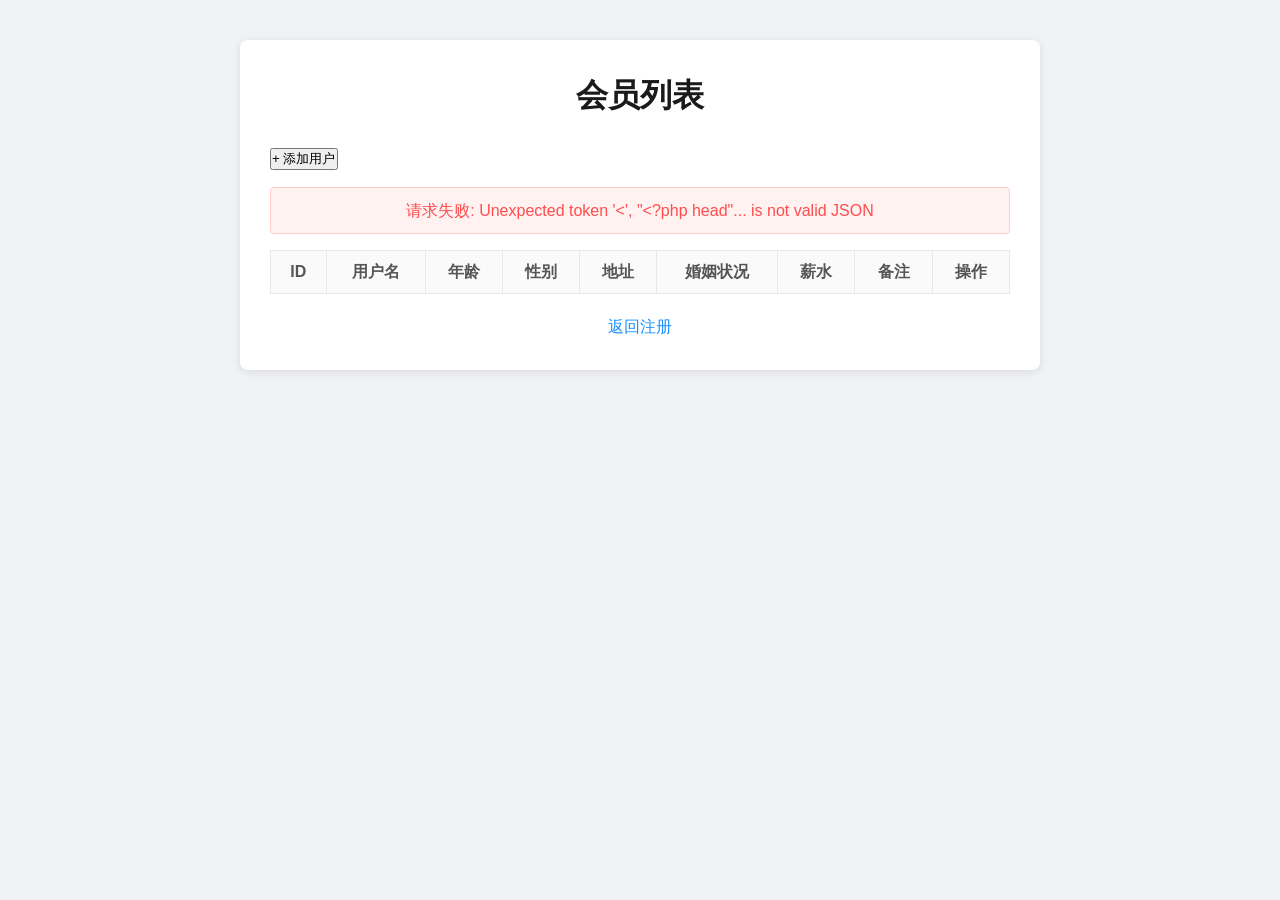
==== members.html @ 146a514c "auto: 2026-06-04_16:37 Claude edited files" ====
<!DOCTYPE html>
<html lang="zh-CN">
<head>
    <meta charset="UTF-8">
    <meta name="viewport" content="width=device-width, initial-scale=1.0">
    <title>会员列表</title>
    <link rel="stylesheet" href="css/style.css">
</head>
<body>
    <div class="container">
        <h1>会员列表</h1>

        <div class="toolbar">
            <button id="addBtn" type="button">+ 添加用户</button>
        </div>

        <div id="loading">加载中...</div>
        <div id="errorMsg" class="result-msg error"></div>

        <table id="memberTable" border="1" width="100%" cellspacing="0" cellpadding="8">
            <thead>
                <tr>
                    <th>ID</th>
                    <th>用户名</th>
                    <th>年龄</th>
                    <th>性别</th>
                    <th>地址</th>
                    <th>婚姻状况</th>
                    <th>薪水</th>
                    <th>备注</th>
                    <th>操作</th>
                </tr>
            </thead>
            <tbody id="memberBody">
            </tbody>
        </table>

        <div class="nav-link">
            <a href="index.html">返回注册</a>
        </div>
    </div>

    <!-- 编辑弹窗 -->
    <div id="editModal" class="modal-overlay">
        <div class="modal-box">
            <h2>编辑会员</h2>
            <form id="editForm">
                <input type="hidden" name="id" id="editId">
                <div class="form-group">
                    <label>用户名：</label>
                    <input type="text" name="username" id="editUsername" required>
                </div>
                <div class="form-group">
                    <label>年龄：</label>
                    <input type="number" name="age" id="editAge">
                </div>
                <div class="form-group">
                    <label>性别：</label>
                    <input type="radio" name="sex" value="男" id="editSexMale"> 男
                    <input type="radio" name="sex" value="女" id="editSexFemale"> 女
                </div>
                <div class="form-group">
                    <label>地址：</label>
                    <input type="text" name="addr" id="editAddr">
                </div>
                <div class="form-group">
                    <label>婚姻状况：</label>
                    <input type="radio" name="married" value="已婚" id="editMarriedYes"> 已婚
                    <input type="radio" name="married" value="未婚" id="editMarriedNo"> 未婚
                </div>
                <div class="form-group">
                    <label>薪水：</label>
                    <input type="number" step="0.01" name="salary" id="editSalary">
                </div>
                <div class="form-group">
                    <label>备注：</label>
                    <textarea name="remark" id="editRemark" rows="3"></textarea>
                </div>
                <div class="form-actions">
                    <button type="submit">保存</button>
                    <button type="button" id="editCancel">取消</button>
                </div>
                <div id="editMsg" class="result-msg"></div>
            </form>
        </div>
    </div>

    <script src="js/members.js"></script>
</body>
</html>
---- css/style.css ----
* {
    margin: 0;
    padding: 0;
    box-sizing: border-box;
}

body {
    font-family: "Microsoft YaHei", sans-serif;
    background: #f0f2f5;
    color: #333;
    line-height: 1.6;
}

.container {
    max-width: 800px;
    margin: 40px auto;
    padding: 30px;
    background: #fff;
    border-radius: 8px;
    box-shadow: 0 2px 8px rgba(0, 0, 0, 0.1);
}

h1 {
    text-align: center;
    margin-bottom: 24px;
    color: #1a1a1a;
}

.form-group {
    margin-bottom: 16px;
}

.form-group label {
    display: inline-block;
    margin-bottom: 4px;
    font-weight: bold;
    color: #555;
}

.form-group input[type="text"],
.form-group input[type="password"],
.form-group textarea,
.form-group select {
    padding: 6px 10px;
    border: 1px solid #ccc;
    border-radius: 4px;
    font-size: 14px;
}

.form-group input[type="radio"],
.form-group input[type="checkbox"] {
    margin: 0 4px 0 12px;
}

.form-actions {
    margin-top: 20px;
    text-align: center;
}

.form-actions button {
    padding: 8px 28px;
    margin: 0 8px;
    font-size: 15px;
    border: none;
    border-radius: 4px;
    cursor: pointer;
}

.form-actions button[type="submit"] {
    background: #1890ff;
    color: #fff;
}

.form-actions button[type="submit"]:hover {
    background: #40a9ff;
}

.form-actions button[type="reset"] {
    background: #f0f0f0;
    color: #333;
}

.form-actions button[type="reset"]:hover {
    background: #d9d9d9;
}

.result-msg {
    margin-top: 16px;
    text-align: center;
    padding: 10px;
    border-radius: 4px;
    display: none;
}

.result-msg.success {
    display: block;
    background: #f6ffed;
    color: #52c41a;
    border: 1px solid #b7eb8f;
}

.result-msg.error {
    display: block;
    background: #fff2f0;
    color: #ff4d4f;
    border: 1px solid #ffccc7;
}

#memberTable {
    width: 100%;
    border-collapse: collapse;
    margin-top: 16px;
}

#memberTable th,
#memberTable td {
    border: 1px solid #e8e8e8;
    padding: 8px 12px;
    text-align: center;
}

#memberTable th {
    background: #fafafa;
    font-weight: bold;
    color: #555;
}

#memberTable tbody tr:hover {
    background: #e6f7ff;
}

.nav-link {
    margin-top: 20px;
    text-align: center;
}

.nav-link a {
    color: #1890ff;
    text-decoration: none;
}

.nav-link a:hover {
    text-decoration: underline;
}

#loading {
    text-align: center;
    color: #999;
    padding: 20px;
}

/* 操作链接 */
.edit-link {
    color: #1890ff;
    text-decoration: none;
    cursor: pointer;
}

.edit-link:hover {
    text-decoration: underline;
}

.delete-link {
    color: #ff4d4f;
    text-decoration: none;
    cursor: pointer;
}

.delete-link:hover {
    text-decoration: underline;
}

#memberTable td:last-child {
    white-space: nowrap;
}

/* 编辑弹窗 */
.modal-overlay {
    display: none;
    position: fixed;
    top: 0;
    left: 0;
    width: 100%;
    height: 100%;
    background: rgba(0, 0, 0, 0.4);
    justify-content: center;
    align-items: center;
    z-index: 999;
}

.modal-box {
    background: #fff;
    padding: 30px;
    border-radius: 8px;
    width: 460px;
    max-height: 90vh;
    overflow-y: auto;
    box-shadow: 0 4px 20px rgba(0, 0, 0, 0.2);
}

.modal-box h2 {
    text-align: center;
    margin-bottom: 20px;
    color: #1a1a1a;
}
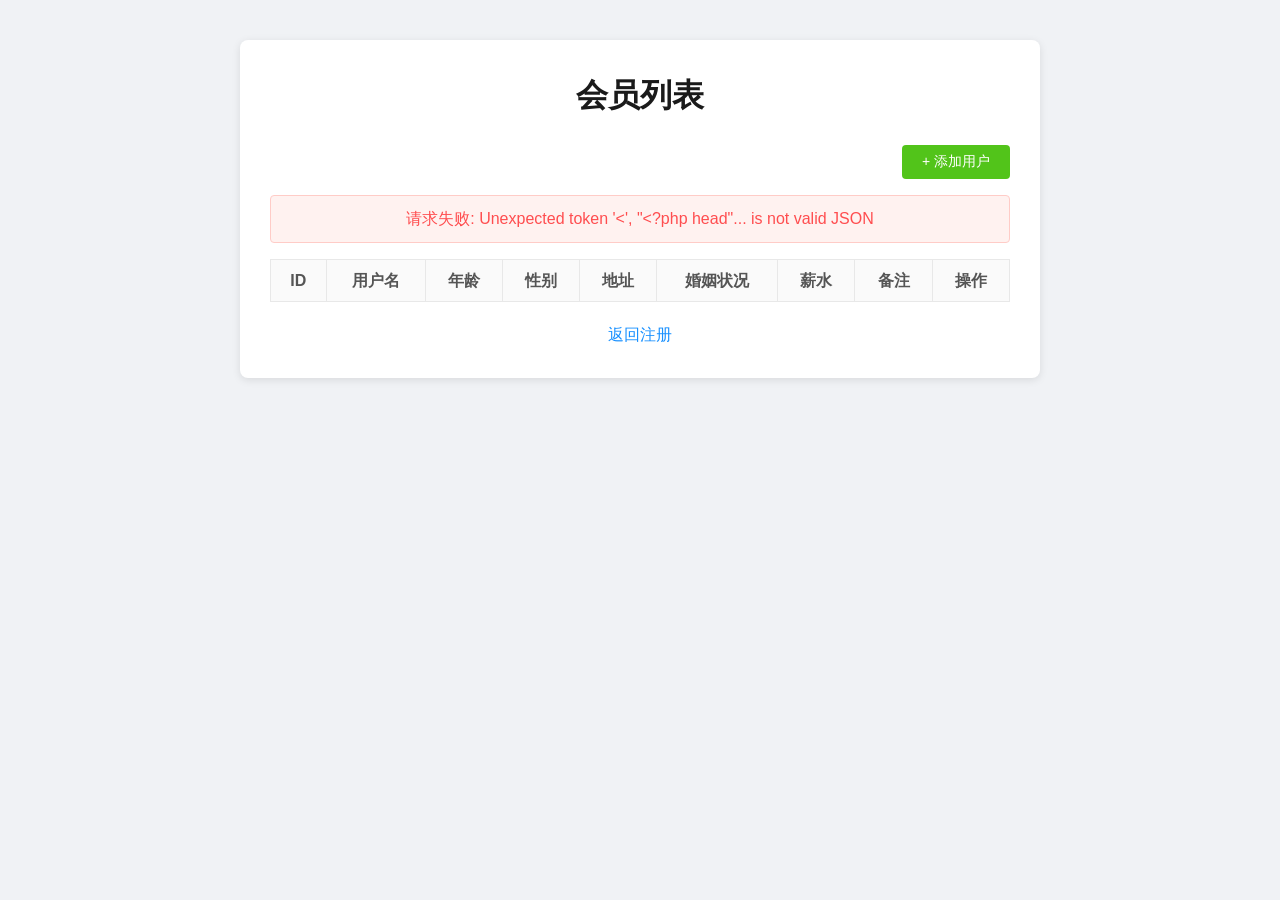
==== commit 0f1b7d18: "增加添加用户按钮" ====
--- a/members.html
+++ b/members.html
@@ -85,6 +85,51 @@
         </div>
     </div>
 
+    <!-- 添加用户弹窗 -->
+    <div id="addModal" class="modal-overlay">
+        <div class="modal-box">
+            <h2>添加用户</h2>
+            <form id="addForm">
+                <div class="form-group">
+                    <label>用户名：</label>
+                    <input type="text" name="username" id="addUsername" required>
+                </div>
+                <div class="form-group">
+                    <label>年龄：</label>
+                    <input type="number" name="age" id="addAge">
+                </div>
+                <div class="form-group">
+                    <label>性别：</label>
+                    <input type="radio" name="sex" value="男" id="addSexMale" checked> 男
+                    <input type="radio" name="sex" value="女" id="addSexFemale"> 女
+                </div>
+                <div class="form-group">
+                    <label>婚姻状况：</label>
+                    <input type="radio" name="married" value="已婚" id="addMarriedYes"> 已婚
+                    <input type="radio" name="married" value="未婚" id="addMarriedNo" checked> 未婚
+                </div>
+                <div class="form-group">
+                    <label>薪水：</label>
+                    <input type="number" step="0.01" name="salary" id="addSalary">
+                </div>
+                <div class="form-group">
+                    <label>地址：</label>
+                    <input type="text" name="addr" id="addAddr">
+                </div>
+                <div class="form-group">
+                    <label>备注：</label>
+                    <textarea name="remark" id="addRemark" rows="3"></textarea>
+                </div>
+                <div class="form-actions">
+                    <button type="submit">添加用户</button>
+                    <button type="button" id="addCancel">取消</button>
+                    <button type="button" id="addReset">重置</button>
+                </div>
+                <div id="addMsg" class="result-msg"></div>
+            </form>
+        </div>
+    </div>
+
     <script src="js/members.js"></script>
 </body>
 </html>
--- a/css/style.css
+++ b/css/style.css
@@ -172,6 +172,26 @@
 
 #memberTable td:last-child {
     white-space: nowrap;
+}
+
+/* 工具栏 */
+.toolbar {
+    margin-bottom: 16px;
+    text-align: right;
+}
+
+.toolbar button {
+    padding: 8px 20px;
+    background: #52c41a;
+    color: #fff;
+    border: none;
+    border-radius: 4px;
+    font-size: 14px;
+    cursor: pointer;
+}
+
+.toolbar button:hover {
+    background: #73d13d;
 }
 
 /* 编辑弹窗 */
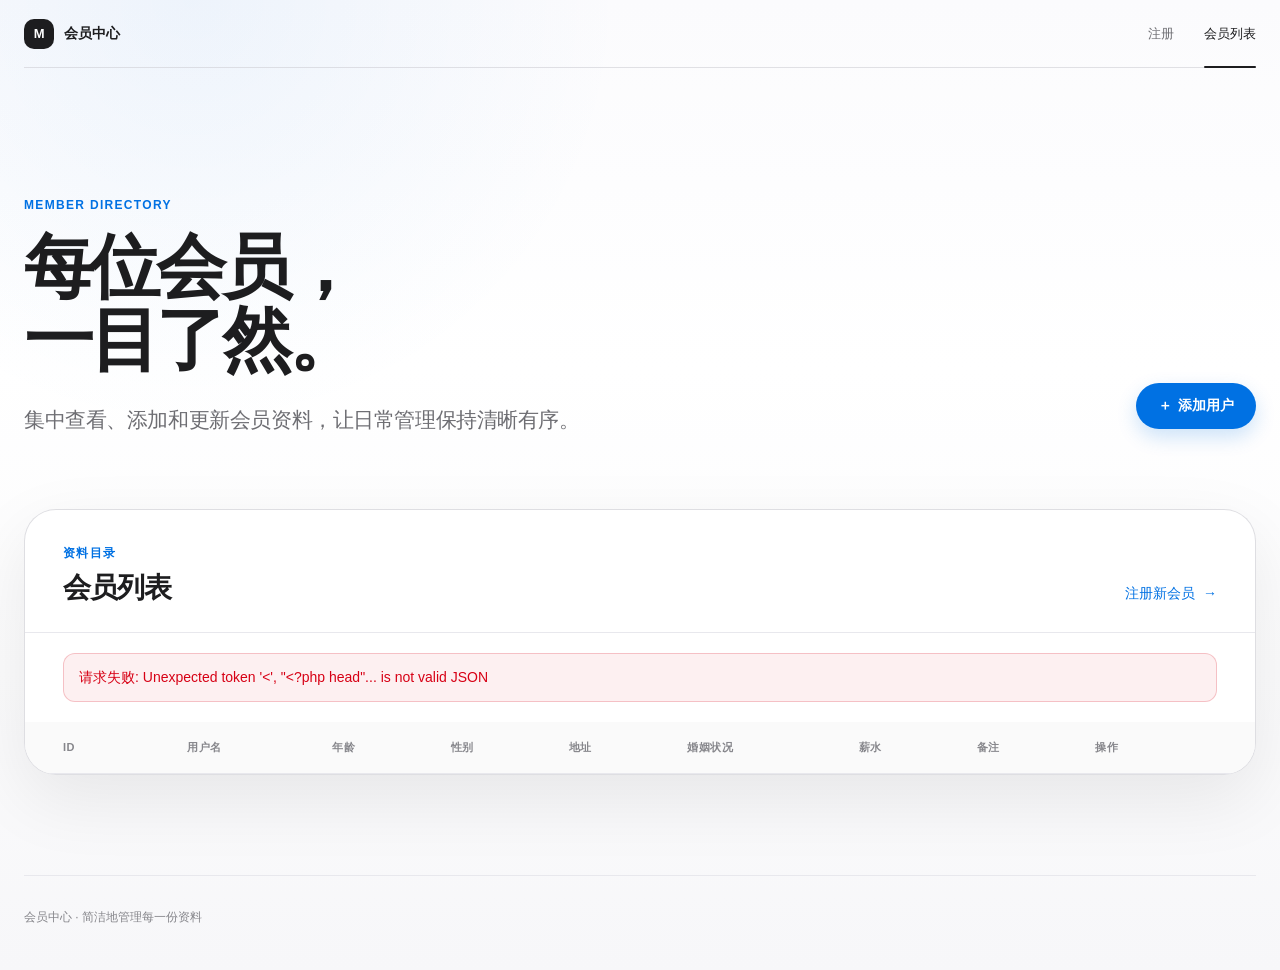
==== commit 53de344b: "feat: redesign membership frontend" ====
--- a/members.html
+++ b/members.html
@@ -3,129 +3,206 @@
 <head>
     <meta charset="UTF-8">
     <meta name="viewport" content="width=device-width, initial-scale=1.0">
+    <meta name="description" content="清晰查看和管理会员资料">
     <title>会员列表</title>
     <link rel="stylesheet" href="css/style.css">
 </head>
-<body>
-    <div class="container">
-        <h1>会员列表</h1>
-
-        <div class="toolbar">
-            <button id="addBtn" type="button">+ 添加用户</button>
-        </div>
-
-        <div id="loading">加载中...</div>
-        <div id="errorMsg" class="result-msg error"></div>
-
-        <table id="memberTable" border="1" width="100%" cellspacing="0" cellpadding="8">
-            <thead>
-                <tr>
-                    <th>ID</th>
-                    <th>用户名</th>
-                    <th>年龄</th>
-                    <th>性别</th>
-                    <th>地址</th>
-                    <th>婚姻状况</th>
-                    <th>薪水</th>
-                    <th>备注</th>
-                    <th>操作</th>
-                </tr>
-            </thead>
-            <tbody id="memberBody">
-            </tbody>
-        </table>
-
-        <div class="nav-link">
-            <a href="index.html">返回注册</a>
-        </div>
-    </div>
-
-    <!-- 编辑弹窗 -->
-    <div id="editModal" class="modal-overlay">
+<body class="page page-members">
+    <header class="site-header">
+        <a class="brand" href="index.html" aria-label="会员中心首页">
+            <span class="brand-mark" aria-hidden="true">M</span>
+            <span>会员中心</span>
+        </a>
+        <nav class="site-nav" aria-label="主要导航">
+            <a href="index.html">注册</a>
+            <a class="is-active" href="members.html" aria-current="page">会员列表</a>
+        </nav>
+    </header>
+
+    <main class="page-shell page-shell-wide">
+        <section class="members-hero" aria-labelledby="members-title">
+            <div>
+                <p class="eyebrow">MEMBER DIRECTORY</p>
+                <h1 id="members-title">每位会员，<br>一目了然。</h1>
+                <p class="hero-copy">集中查看、添加和更新会员资料，让日常管理保持清晰有序。</p>
+            </div>
+            <div class="toolbar">
+                <button id="addBtn" class="button button-primary" type="button">
+                    <span aria-hidden="true">＋</span>
+                    添加用户
+                </button>
+            </div>
+        </section>
+
+        <section class="directory-card" aria-labelledby="directory-title">
+            <div class="directory-heading">
+                <div>
+                    <p class="section-kicker">资料目录</p>
+                    <h2 id="directory-title">会员列表</h2>
+                </div>
+                <a class="text-link" href="index.html">注册新会员 <span aria-hidden="true">→</span></a>
+            </div>
+
+            <div id="loading" class="loading-state" role="status" aria-live="polite">
+                <span class="loading-dot" aria-hidden="true"></span>
+                正在载入会员资料
+            </div>
+            <div id="errorMsg" class="result-msg" role="alert"></div>
+
+            <div class="table-shell">
+                <table id="memberTable">
+                    <caption class="sr-only">会员资料列表</caption>
+                    <thead>
+                        <tr>
+                            <th scope="col">ID</th>
+                            <th scope="col">用户名</th>
+                            <th scope="col">年龄</th>
+                            <th scope="col">性别</th>
+                            <th scope="col">地址</th>
+                            <th scope="col">婚姻状况</th>
+                            <th scope="col">薪水</th>
+                            <th scope="col">备注</th>
+                            <th scope="col">操作</th>
+                        </tr>
+                    </thead>
+                    <tbody id="memberBody"></tbody>
+                </table>
+            </div>
+        </section>
+    </main>
+
+    <footer class="site-footer">
+        <p>会员中心 · 简洁地管理每一份资料</p>
+    </footer>
+
+    <div id="editModal" class="modal-overlay" role="dialog" aria-modal="true" aria-hidden="true" aria-labelledby="editModalTitle">
         <div class="modal-box">
-            <h2>编辑会员</h2>
+            <div class="modal-heading">
+                <p class="section-kicker">更新资料</p>
+                <h2 id="editModalTitle">编辑会员</h2>
+                <p>修改后保存，列表将自动刷新。</p>
+            </div>
             <form id="editForm">
                 <input type="hidden" name="id" id="editId">
-                <div class="form-group">
-                    <label>用户名：</label>
-                    <input type="text" name="username" id="editUsername" required>
-                </div>
-                <div class="form-group">
-                    <label>年龄：</label>
-                    <input type="number" name="age" id="editAge">
-                </div>
-                <div class="form-group">
-                    <label>性别：</label>
-                    <input type="radio" name="sex" value="男" id="editSexMale"> 男
-                    <input type="radio" name="sex" value="女" id="editSexFemale"> 女
-                </div>
-                <div class="form-group">
-                    <label>地址：</label>
-                    <input type="text" name="addr" id="editAddr">
-                </div>
-                <div class="form-group">
-                    <label>婚姻状况：</label>
-                    <input type="radio" name="married" value="已婚" id="editMarriedYes"> 已婚
-                    <input type="radio" name="married" value="未婚" id="editMarriedNo"> 未婚
-                </div>
-                <div class="form-group">
-                    <label>薪水：</label>
-                    <input type="number" step="0.01" name="salary" id="editSalary">
-                </div>
-                <div class="form-group">
-                    <label>备注：</label>
-                    <textarea name="remark" id="editRemark" rows="3"></textarea>
+                <div class="modal-form-grid">
+                    <div class="form-group form-group-wide">
+                        <label for="editUsername">用户名</label>
+                        <input type="text" name="username" placeholder="请输入用户名" id="editUsername" required>
+                    </div>
+                    <div class="form-group">
+                        <label for="editAge">年龄</label>
+                        <input type="number" name="age" placeholder="请输入年龄" id="editAge">
+                    </div>
+                    <div class="form-group">
+                        <span class="field-label">性别</span>
+                        <div class="choice-row">
+                            <label class="choice-chip">
+                                <input type="radio" name="sex" value="男" id="editSexMale">
+                                <span>男</span>
+                            </label>
+                            <label class="choice-chip">
+                                <input type="radio" name="sex" value="女" id="editSexFemale">
+                                <span>女</span>
+                            </label>
+                        </div>
+                    </div>
+                    <div class="form-group form-group-wide">
+                        <label for="editAddr">地址</label>
+                        <input type="text" name="addr" placeholder="请输入地址" id="editAddr">
+                    </div>
+                    <div class="form-group">
+                        <span class="field-label">婚姻状况</span>
+                        <div class="choice-row">
+                            <label class="choice-chip">
+                                <input type="radio" name="married" value="已婚" id="editMarriedYes">
+                                <span>已婚</span>
+                            </label>
+                            <label class="choice-chip">
+                                <input type="radio" name="married" value="未婚" id="editMarriedNo">
+                                <span>未婚</span>
+                            </label>
+                        </div>
+                    </div>
+                    <div class="form-group">
+                        <label for="editSalary">薪水</label>
+                        <input type="number" step="0.01" name="salary" placeholder="请输入薪水" id="editSalary">
+                    </div>
+                    <div class="form-group form-group-wide">
+                        <label for="editRemark">备注</label>
+                        <textarea name="remark" placeholder="请输入备注" id="editRemark" rows="3"></textarea>
+                    </div>
                 </div>
                 <div class="form-actions">
-                    <button type="submit">保存</button>
-                    <button type="button" id="editCancel">取消</button>
-                </div>
-                <div id="editMsg" class="result-msg"></div>
+                    <button class="button button-primary" type="submit">保存修改</button>
+                    <button class="button button-secondary" type="button" id="editCancel">取消</button>
+                </div>
+                <div id="editMsg" class="result-msg" role="status" aria-live="polite"></div>
             </form>
         </div>
     </div>
 
-    <!-- 添加用户弹窗 -->
-    <div id="addModal" class="modal-overlay">
+    <div id="addModal" class="modal-overlay" role="dialog" aria-modal="true" aria-hidden="true" aria-labelledby="addModalTitle">
         <div class="modal-box">
-            <h2>添加用户</h2>
+            <div class="modal-heading">
+                <p class="section-kicker">新建资料</p>
+                <h2 id="addModalTitle">添加用户</h2>
+                <p>填写基本信息以建立新的会员记录。</p>
+            </div>
             <form id="addForm">
-                <div class="form-group">
-                    <label>用户名：</label>
-                    <input type="text" name="username" id="addUsername" required>
-                </div>
-                <div class="form-group">
-                    <label>年龄：</label>
-                    <input type="number" name="age" id="addAge">
-                </div>
-                <div class="form-group">
-                    <label>性别：</label>
-                    <input type="radio" name="sex" value="男" id="addSexMale" checked> 男
-                    <input type="radio" name="sex" value="女" id="addSexFemale"> 女
-                </div>
-                <div class="form-group">
-                    <label>婚姻状况：</label>
-                    <input type="radio" name="married" value="已婚" id="addMarriedYes"> 已婚
-                    <input type="radio" name="married" value="未婚" id="addMarriedNo" checked> 未婚
-                </div>
-                <div class="form-group">
-                    <label>薪水：</label>
-                    <input type="number" step="0.01" name="salary" id="addSalary">
-                </div>
-                <div class="form-group">
-                    <label>地址：</label>
-                    <input type="text" name="addr" id="addAddr">
-                </div>
-                <div class="form-group">
-                    <label>备注：</label>
-                    <textarea name="remark" id="addRemark" rows="3"></textarea>
+                <div class="modal-form-grid">
+                    <div class="form-group form-group-wide">
+                        <label for="addUsername">用户名</label>
+                        <input type="text" name="username" placeholder="请输入用户名" id="addUsername" required>
+                    </div>
+                    <div class="form-group">
+                        <label for="addAge">年龄</label>
+                        <input type="number" name="age" placeholder="请输入年龄" id="addAge">
+                    </div>
+                    <div class="form-group">
+                        <span class="field-label">性别</span>
+                        <div class="choice-row">
+                            <label class="choice-chip">
+                                <input type="radio" name="sex" value="男" id="addSexMale" checked>
+                                <span>男</span>
+                            </label>
+                            <label class="choice-chip">
+                                <input type="radio" name="sex" value="女" id="addSexFemale">
+                                <span>女</span>
+                            </label>
+                        </div>
+                    </div>
+                    <div class="form-group">
+                        <span class="field-label">婚姻状况</span>
+                        <div class="choice-row">
+                            <label class="choice-chip">
+                                <input type="radio" name="married" value="已婚" id="addMarriedYes">
+                                <span>已婚</span>
+                            </label>
+                            <label class="choice-chip">
+                                <input type="radio" name="married" value="未婚" id="addMarriedNo" checked>
+                                <span>未婚</span>
+                            </label>
+                        </div>
+                    </div>
+                    <div class="form-group">
+                        <label for="addSalary">薪水</label>
+                        <input type="number" step="0.01" name="salary" placeholder="请输入薪水" id="addSalary">
+                    </div>
+                    <div class="form-group form-group-wide">
+                        <label for="addAddr">地址</label>
+                        <input type="text" name="addr" placeholder="请输入地址" id="addAddr">
+                    </div>
+                    <div class="form-group form-group-wide">
+                        <label for="addRemark">备注</label>
+                        <textarea name="remark" placeholder="请输入备注" id="addRemark" rows="3"></textarea>
+                    </div>
                 </div>
                 <div class="form-actions">
-                    <button type="submit">添加用户</button>
-                    <button type="button" id="addCancel">取消</button>
-                    <button type="button" id="addReset">重置</button>
-                </div>
-                <div id="addMsg" class="result-msg"></div>
+                    <button class="button button-primary" type="submit">添加用户</button>
+                    <button class="button button-secondary" type="button" id="addCancel">取消</button>
+                    <button class="button button-tertiary" type="button" id="addReset">重置</button>
+                </div>
+                <div id="addMsg" class="result-msg" role="status" aria-live="polite"></div>
             </form>
         </div>
     </div>
--- a/css/style.css
+++ b/css/style.css
@@ -1,225 +1,1034 @@
+:root {
+    --color-text: #1d1d1f;
+    --color-text-secondary: #6e6e73;
+    --color-text-tertiary: #86868b;
+    --color-surface: #ffffff;
+    --color-surface-soft: #f5f5f7;
+    --color-surface-raised: rgba(255, 255, 255, 0.92);
+    --color-border: #d2d2d7;
+    --color-border-soft: #e8e8ed;
+    --color-accent: #0071e3;
+    --color-accent-hover: #0077ed;
+    --color-danger: #d70015;
+    --color-success: #137333;
+    --shadow-card: 0 24px 70px rgba(0, 0, 0, 0.08);
+    --shadow-modal: 0 30px 100px rgba(0, 0, 0, 0.2);
+    --radius-small: 12px;
+    --radius-medium: 20px;
+    --radius-large: 32px;
+    --page-width: 1120px;
+    --page-width-wide: 1380px;
+    --font-display: -apple-system, BlinkMacSystemFont, "SF Pro Display", "PingFang SC", "Helvetica Neue", sans-serif;
+    --font-body: -apple-system, BlinkMacSystemFont, "SF Pro Text", "PingFang SC", "Microsoft YaHei", sans-serif;
+}
+
 * {
+    box-sizing: border-box;
+}
+
+html {
+    min-width: 320px;
+    color-scheme: light;
+    scroll-behavior: smooth;
+}
+
+body {
+    min-height: 100vh;
     margin: 0;
+    background:
+        radial-gradient(circle at 15% 0%, rgba(0, 113, 227, 0.055), transparent 27rem),
+        linear-gradient(180deg, #fbfbfd 0%, #ffffff 38%, #f7f7f9 100%);
+    color: var(--color-text);
+    font-family: var(--font-body);
+    font-size: 16px;
+    line-height: 1.5;
+    -webkit-font-smoothing: antialiased;
+    text-rendering: optimizeLegibility;
+}
+
+body.modal-open {
+    overflow: hidden;
+}
+
+button,
+input,
+select,
+textarea {
+    font: inherit;
+}
+
+button,
+a {
+    -webkit-tap-highlight-color: transparent;
+}
+
+a {
+    color: inherit;
+}
+
+.sr-only {
+    position: absolute;
+    width: 1px;
+    height: 1px;
     padding: 0;
-    box-sizing: border-box;
-}
-
-body {
-    font-family: "Microsoft YaHei", sans-serif;
-    background: #f0f2f5;
-    color: #333;
-    line-height: 1.6;
-}
-
-.container {
-    max-width: 800px;
-    margin: 40px auto;
-    padding: 30px;
-    background: #fff;
-    border-radius: 8px;
-    box-shadow: 0 2px 8px rgba(0, 0, 0, 0.1);
-}
-
-h1 {
-    text-align: center;
-    margin-bottom: 24px;
-    color: #1a1a1a;
+    margin: -1px;
+    overflow: hidden;
+    clip: rect(0, 0, 0, 0);
+    white-space: nowrap;
+    border: 0;
+}
+
+.site-header {
+    position: relative;
+    z-index: 10;
+    display: flex;
+    align-items: center;
+    justify-content: space-between;
+    width: min(calc(100% - 48px), var(--page-width-wide));
+    min-height: 68px;
+    margin: 0 auto;
+    border-bottom: 1px solid rgba(210, 210, 215, 0.65);
+}
+
+.brand {
+    display: inline-flex;
+    gap: 10px;
+    align-items: center;
+    color: var(--color-text);
+    font-size: 14px;
+    font-weight: 650;
+    letter-spacing: -0.01em;
+    text-decoration: none;
+}
+
+.brand-mark {
+    display: grid;
+    width: 30px;
+    height: 30px;
+    place-items: center;
+    border-radius: 10px;
+    background: var(--color-text);
+    color: #fff;
+    font-size: 13px;
+    font-weight: 750;
+}
+
+.site-nav {
+    display: flex;
+    gap: 30px;
+    align-items: center;
+}
+
+.site-nav a {
+    position: relative;
+    color: var(--color-text-secondary);
+    font-size: 13px;
+    text-decoration: none;
+    transition: color 180ms ease;
+}
+
+.site-nav a:hover,
+.site-nav a.is-active {
+    color: var(--color-text);
+}
+
+.site-nav a.is-active::after {
+    position: absolute;
+    right: 0;
+    bottom: -25px;
+    left: 0;
+    height: 2px;
+    border-radius: 99px;
+    background: var(--color-text);
+    content: "";
+}
+
+.page-shell {
+    width: min(calc(100% - 48px), var(--page-width));
+    margin: 0 auto;
+}
+
+.page-shell-wide {
+    width: min(calc(100% - 48px), var(--page-width-wide));
+}
+
+.register-layout {
+    display: grid;
+    grid-template-columns: minmax(0, 0.88fr) minmax(560px, 1.12fr);
+    gap: clamp(60px, 8vw, 120px);
+    align-items: start;
+    padding: clamp(84px, 11vw, 150px) 0 110px;
+}
+
+.register-intro {
+    position: sticky;
+    top: 100px;
+    padding-top: 36px;
+}
+
+.eyebrow,
+.section-kicker {
+    margin: 0 0 16px;
+    color: var(--color-accent);
+    font-size: 12px;
+    font-weight: 700;
+    letter-spacing: 0.11em;
+}
+
+.register-intro h1,
+.members-hero h1 {
+    margin: 0;
+    font-family: var(--font-display);
+    font-size: clamp(48px, 5.5vw, 76px);
+    font-weight: 700;
+    letter-spacing: -0.055em;
+    line-height: 1.04;
+}
+
+.hero-copy {
+    max-width: 530px;
+    margin: 28px 0 0;
+    color: var(--color-text-secondary);
+    font-size: clamp(18px, 2vw, 21px);
+    letter-spacing: -0.02em;
+    line-height: 1.55;
+}
+
+.text-link {
+    display: inline-flex;
+    gap: 8px;
+    align-items: center;
+    margin-top: 30px;
+    color: var(--color-accent);
+    font-size: 16px;
+    font-weight: 500;
+    text-decoration: none;
+}
+
+.text-link span {
+    transition: transform 180ms ease;
+}
+
+.text-link:hover span {
+    transform: translateX(4px);
+}
+
+.form-card,
+.directory-card {
+    border: 1px solid rgba(210, 210, 215, 0.72);
+    border-radius: var(--radius-large);
+    background: var(--color-surface-raised);
+    box-shadow: var(--shadow-card);
+}
+
+.form-card {
+    padding: clamp(30px, 4vw, 52px);
+}
+
+.card-heading,
+.modal-heading {
+    padding-bottom: 30px;
+    border-bottom: 1px solid var(--color-border-soft);
+}
+
+.card-heading h2,
+.directory-heading h2,
+.modal-heading h2 {
+    margin: 0;
+    font-family: var(--font-display);
+    font-size: 32px;
+    font-weight: 650;
+    letter-spacing: -0.035em;
+    line-height: 1.15;
+}
+
+.card-heading p:last-child,
+.modal-heading p:last-child {
+    margin: 10px 0 0;
+    color: var(--color-text-secondary);
+    font-size: 14px;
+}
+
+.form-section {
+    min-width: 0;
+    margin: 0;
+    padding: 34px 0;
+    border: 0;
+    border-bottom: 1px solid var(--color-border-soft);
+}
+
+.form-section legend {
+    width: 100%;
+    margin-bottom: 20px;
+    padding: 0;
+    color: var(--color-text);
+    font-size: 17px;
+    font-weight: 650;
+    letter-spacing: -0.02em;
+}
+
+.form-grid,
+.modal-form-grid {
+    display: grid;
+    grid-template-columns: repeat(2, minmax(0, 1fr));
+    gap: 20px;
 }
 
 .form-group {
-    margin-bottom: 16px;
-}
-
-.form-group label {
-    display: inline-block;
-    margin-bottom: 4px;
-    font-weight: bold;
-    color: #555;
+    min-width: 0;
+}
+
+.form-group-wide {
+    grid-column: 1 / -1;
+}
+
+.form-group > label,
+.field-label {
+    display: block;
+    margin-bottom: 8px;
+    color: var(--color-text);
+    font-size: 13px;
+    font-weight: 600;
 }
 
 .form-group input[type="text"],
 .form-group input[type="password"],
+.form-group input[type="number"],
 .form-group textarea,
-.form-group select {
-    padding: 6px 10px;
-    border: 1px solid #ccc;
-    border-radius: 4px;
+.form-group select,
+.date-fields select {
+    width: 100%;
+    min-height: 48px;
+    padding: 12px 14px;
+    border: 1px solid var(--color-border);
+    border-radius: var(--radius-small);
+    outline: none;
+    background: rgba(255, 255, 255, 0.9);
+    color: var(--color-text);
+    font-size: 15px;
+    transition: border-color 160ms ease, box-shadow 160ms ease, background 160ms ease;
+}
+
+.form-group textarea {
+    min-height: 108px;
+    resize: vertical;
+}
+
+.form-group input::placeholder,
+.form-group textarea::placeholder {
+    color: #a1a1a6;
+}
+
+.form-group input:hover,
+.form-group textarea:hover,
+.form-group select:hover,
+.date-fields select:hover {
+    border-color: #a8a8ad;
+}
+
+.form-group input:focus,
+.form-group textarea:focus,
+.form-group select:focus,
+.date-fields select:focus {
+    border-color: var(--color-accent);
+    background: #fff;
+    box-shadow: 0 0 0 4px rgba(0, 113, 227, 0.12);
+}
+
+.choice-row {
+    display: flex;
+    gap: 9px;
+}
+
+.choice-row-wrap {
+    flex-wrap: wrap;
+}
+
+.choice-chip {
+    position: relative;
+    cursor: pointer;
+}
+
+.choice-chip input {
+    position: absolute;
+    opacity: 0;
+    pointer-events: none;
+}
+
+.choice-chip span {
+    display: inline-flex;
+    min-height: 40px;
+    align-items: center;
+    justify-content: center;
+    padding: 8px 16px;
+    border: 1px solid var(--color-border);
+    border-radius: 999px;
+    background: #fff;
+    color: var(--color-text-secondary);
     font-size: 14px;
-}
-
-.form-group input[type="radio"],
-.form-group input[type="checkbox"] {
-    margin: 0 4px 0 12px;
+    transition: border-color 160ms ease, background 160ms ease, color 160ms ease, box-shadow 160ms ease;
+}
+
+.choice-chip input:checked + span {
+    border-color: var(--color-text);
+    background: var(--color-text);
+    color: #fff;
+}
+
+.choice-chip input:focus-visible + span {
+    box-shadow: 0 0 0 4px rgba(0, 113, 227, 0.18);
+}
+
+.date-fields {
+    display: grid;
+    grid-template-columns: 1.4fr 1fr 1fr;
+    gap: 10px;
+}
+
+.avatar-field {
+    display: grid;
+    grid-template-columns: 82px 1fr;
+    gap: 20px;
+    align-items: center;
+    margin-bottom: 24px;
+}
+
+.avatar-preview {
+    display: grid;
+    width: 82px;
+    height: 82px;
+    place-items: center;
+    flex: 0 0 auto;
+    border: 1px solid rgba(255, 255, 255, 0.8);
+    border-radius: 50%;
+    box-shadow: inset 0 0 0 1px rgba(0, 0, 0, 0.04), 0 12px 30px rgba(0, 0, 0, 0.09);
+    color: #fff;
+    font-family: var(--font-display);
+    font-size: 24px;
+    font-weight: 650;
+    transition: background 260ms ease, transform 260ms ease;
+}
+
+.avatar-preview.avatar-1 {
+    background: linear-gradient(145deg, #75b7ff, #1769cb);
+}
+
+.avatar-preview.avatar-2 {
+    background: linear-gradient(145deg, #ffbd7a, #e45b28);
+}
+
+.avatar-preview.avatar-3 {
+    background: linear-gradient(145deg, #65cab1, #087b6c);
+}
+
+.avatar-preview.is-changing {
+    transform: scale(0.94);
+}
+
+.field-hint {
+    margin: 7px 0 0;
+    color: var(--color-text-tertiary);
+    font-size: 12px;
 }
 
 .form-actions {
-    margin-top: 20px;
-    text-align: center;
-}
-
-.form-actions button {
-    padding: 8px 28px;
-    margin: 0 8px;
-    font-size: 15px;
-    border: none;
-    border-radius: 4px;
+    display: flex;
+    gap: 10px;
+    align-items: center;
+    margin-top: 30px;
+}
+
+.button {
+    display: inline-flex;
+    min-height: 46px;
+    align-items: center;
+    justify-content: center;
+    gap: 6px;
+    padding: 10px 22px;
+    border: 0;
+    border-radius: 999px;
     cursor: pointer;
-}
-
-.form-actions button[type="submit"] {
-    background: #1890ff;
+    font-size: 14px;
+    font-weight: 600;
+    text-decoration: none;
+    transition: background 160ms ease, color 160ms ease, transform 160ms ease, box-shadow 160ms ease;
+}
+
+.button:hover {
+    transform: translateY(-1px);
+}
+
+.button-primary {
+    background: var(--color-accent);
     color: #fff;
-}
-
-.form-actions button[type="submit"]:hover {
-    background: #40a9ff;
-}
-
-.form-actions button[type="reset"] {
-    background: #f0f0f0;
-    color: #333;
-}
-
-.form-actions button[type="reset"]:hover {
-    background: #d9d9d9;
+    box-shadow: 0 8px 20px rgba(0, 113, 227, 0.2);
+}
+
+.button-primary:hover {
+    background: var(--color-accent-hover);
+    box-shadow: 0 10px 24px rgba(0, 113, 227, 0.25);
+}
+
+.button-secondary {
+    background: var(--color-surface-soft);
+    color: var(--color-text);
+}
+
+.button-secondary:hover {
+    background: #e8e8ed;
+}
+
+.button-tertiary {
+    padding-right: 12px;
+    padding-left: 12px;
+    background: transparent;
+    color: var(--color-text-secondary);
+}
+
+.button-tertiary:hover {
+    background: var(--color-surface-soft);
+}
+
+:focus-visible {
+    outline: 3px solid rgba(0, 113, 227, 0.42);
+    outline-offset: 3px;
 }
 
 .result-msg {
-    margin-top: 16px;
-    text-align: center;
-    padding: 10px;
-    border-radius: 4px;
     display: none;
-}
-
-.result-msg.success {
-    display: block;
-    background: #f6ffed;
-    color: #52c41a;
-    border: 1px solid #b7eb8f;
-}
-
+    margin-top: 18px;
+    padding: 13px 15px;
+    border-radius: var(--radius-small);
+    font-size: 14px;
+}
+
+.result-msg.success,
 .result-msg.error {
     display: block;
-    background: #fff2f0;
-    color: #ff4d4f;
-    border: 1px solid #ffccc7;
+}
+
+.result-msg.success {
+    border: 1px solid rgba(19, 115, 51, 0.22);
+    background: rgba(19, 115, 51, 0.07);
+    color: var(--color-success);
+}
+
+.result-msg.error {
+    border: 1px solid rgba(215, 0, 21, 0.2);
+    background: rgba(215, 0, 21, 0.06);
+    color: var(--color-danger);
+}
+
+.site-footer {
+    width: min(calc(100% - 48px), var(--page-width-wide));
+    margin: 0 auto;
+    padding: 32px 0 44px;
+    border-top: 1px solid var(--color-border-soft);
+    color: var(--color-text-tertiary);
+    font-size: 12px;
+}
+
+.site-footer p {
+    margin: 0;
+}
+
+.members-hero {
+    display: flex;
+    justify-content: space-between;
+    gap: 48px;
+    align-items: end;
+    padding: clamp(82px, 10vw, 136px) 0 72px;
+}
+
+.members-hero .hero-copy {
+    max-width: 600px;
+}
+
+.toolbar {
+    flex: 0 0 auto;
+    padding-bottom: 8px;
+}
+
+.directory-card {
+    margin-bottom: 100px;
+    overflow: hidden;
+}
+
+.directory-heading {
+    display: flex;
+    align-items: end;
+    justify-content: space-between;
+    gap: 24px;
+    padding: 34px 38px 28px;
+    border-bottom: 1px solid var(--color-border-soft);
+}
+
+.directory-heading .section-kicker {
+    margin-bottom: 10px;
+}
+
+.directory-heading h2 {
+    font-size: 28px;
+}
+
+.directory-heading .text-link {
+    margin: 0;
+    font-size: 14px;
+}
+
+.loading-state {
+    display: flex;
+    min-height: 180px;
+    align-items: center;
+    justify-content: center;
+    gap: 10px;
+    color: var(--color-text-secondary);
+    font-size: 14px;
+}
+
+.loading-dot {
+    width: 8px;
+    height: 8px;
+    border-radius: 50%;
+    background: var(--color-accent);
+    box-shadow: 0 0 0 0 rgba(0, 113, 227, 0.3);
+    animation: loadingPulse 1.5s ease-out infinite;
+}
+
+@keyframes loadingPulse {
+    70% {
+        box-shadow: 0 0 0 9px rgba(0, 113, 227, 0);
+    }
+    100% {
+        box-shadow: 0 0 0 0 rgba(0, 113, 227, 0);
+    }
+}
+
+.directory-card > .result-msg {
+    margin: 20px 38px;
+}
+
+.table-shell {
+    width: 100%;
+    overflow-x: auto;
 }
 
 #memberTable {
     width: 100%;
     border-collapse: collapse;
-    margin-top: 16px;
+    table-layout: auto;
 }
 
 #memberTable th,
 #memberTable td {
-    border: 1px solid #e8e8e8;
-    padding: 8px 12px;
-    text-align: center;
+    padding: 17px 14px;
+    border-bottom: 1px solid var(--color-border-soft);
+    text-align: left;
+    vertical-align: middle;
 }
 
 #memberTable th {
     background: #fafafa;
-    font-weight: bold;
-    color: #555;
-}
-
-#memberTable tbody tr:hover {
-    background: #e6f7ff;
-}
-
-.nav-link {
-    margin-top: 20px;
+    color: var(--color-text-tertiary);
+    font-size: 11px;
+    font-weight: 700;
+    letter-spacing: 0.045em;
+    text-transform: uppercase;
+}
+
+#memberTable td {
+    max-width: 240px;
+    color: var(--color-text-secondary);
+    font-size: 13px;
+    overflow-wrap: anywhere;
+}
+
+#memberTable td:nth-child(2) {
+    color: var(--color-text);
+    font-weight: 600;
+}
+
+#memberTable th:first-child,
+#memberTable td:first-child {
+    padding-left: 38px;
+}
+
+#memberTable th:last-child,
+#memberTable td:last-child {
+    padding-right: 38px;
+    white-space: nowrap;
+}
+
+#memberTable tbody tr:last-child td {
+    border-bottom: 0;
+}
+
+#memberTable tbody tr:not(.empty-row) {
+    transition: background 160ms ease;
+}
+
+#memberTable tbody tr:not(.empty-row):hover {
+    background: rgba(0, 113, 227, 0.035);
+}
+
+#memberTable .empty-cell {
+    max-width: none;
+    padding: 74px 24px;
+    color: var(--color-text-tertiary);
     text-align: center;
 }
 
-.nav-link a {
-    color: #1890ff;
-    text-decoration: none;
-}
-
-.nav-link a:hover {
-    text-decoration: underline;
-}
-
-#loading {
-    text-align: center;
-    color: #999;
-    padding: 20px;
-}
-
-/* 操作链接 */
+.edit-link,
+.delete-link {
+    padding: 0;
+    border: 0;
+    background: transparent;
+    cursor: pointer;
+    font-size: 13px;
+    font-weight: 600;
+}
+
 .edit-link {
-    color: #1890ff;
-    text-decoration: none;
-    cursor: pointer;
-}
-
-.edit-link:hover {
-    text-decoration: underline;
+    color: var(--color-accent);
 }
 
 .delete-link {
-    color: #ff4d4f;
-    text-decoration: none;
-    cursor: pointer;
-}
-
+    margin-left: 14px;
+    color: var(--color-danger);
+}
+
+.edit-link:hover,
 .delete-link:hover {
     text-decoration: underline;
 }
 
-#memberTable td:last-child {
-    white-space: nowrap;
-}
-
-/* 工具栏 */
-.toolbar {
-    margin-bottom: 16px;
-    text-align: right;
-}
-
-.toolbar button {
-    padding: 8px 20px;
-    background: #52c41a;
-    color: #fff;
-    border: none;
-    border-radius: 4px;
-    font-size: 14px;
-    cursor: pointer;
-}
-
-.toolbar button:hover {
-    background: #73d13d;
-}
-
-/* 编辑弹窗 */
 .modal-overlay {
+    position: fixed;
+    z-index: 1000;
+    inset: 0;
     display: none;
-    position: fixed;
-    top: 0;
-    left: 0;
-    width: 100%;
-    height: 100%;
-    background: rgba(0, 0, 0, 0.4);
+    align-items: center;
     justify-content: center;
-    align-items: center;
-    z-index: 999;
+    padding: 28px;
+    background: rgba(0, 0, 0, 0.36);
+    backdrop-filter: blur(12px);
+    -webkit-backdrop-filter: blur(12px);
+}
+
+.modal-overlay[aria-hidden="false"] {
+    display: flex;
+    animation: overlayIn 180ms ease-out;
 }
 
 .modal-box {
-    background: #fff;
-    padding: 30px;
-    border-radius: 8px;
-    width: 460px;
-    max-height: 90vh;
+    width: min(100%, 620px);
+    max-height: min(88vh, 850px);
+    padding: 38px;
     overflow-y: auto;
-    box-shadow: 0 4px 20px rgba(0, 0, 0, 0.2);
-}
-
-.modal-box h2 {
-    text-align: center;
-    margin-bottom: 20px;
-    color: #1a1a1a;
-}
+    border: 1px solid rgba(255, 255, 255, 0.72);
+    border-radius: 28px;
+    background: rgba(255, 255, 255, 0.97);
+    box-shadow: var(--shadow-modal);
+    animation: modalIn 220ms cubic-bezier(0.22, 1, 0.36, 1);
+}
+
+.modal-heading {
+    margin-bottom: 28px;
+    padding-bottom: 24px;
+}
+
+.modal-heading .section-kicker {
+    margin-bottom: 10px;
+}
+
+.modal-heading h2 {
+    font-size: 28px;
+}
+
+@keyframes overlayIn {
+    from {
+        opacity: 0;
+    }
+}
+
+@keyframes modalIn {
+    from {
+        opacity: 0;
+        transform: translateY(14px) scale(0.985);
+    }
+}
+
+@media (max-width: 1020px) {
+    .register-layout {
+        grid-template-columns: 1fr;
+        gap: 54px;
+        padding-top: 82px;
+    }
+
+    .register-intro {
+        position: static;
+        max-width: 720px;
+        padding-top: 0;
+    }
+
+    .form-card {
+        width: 100%;
+    }
+
+    .members-hero {
+        align-items: start;
+    }
+
+    #memberTable th,
+    #memberTable td {
+        padding-right: 11px;
+        padding-left: 11px;
+    }
+
+    #memberTable th:first-child,
+    #memberTable td:first-child {
+        padding-left: 24px;
+    }
+
+    #memberTable th:last-child,
+    #memberTable td:last-child {
+        padding-right: 24px;
+    }
+}
+
+@media (max-width: 760px) {
+    .site-header,
+    .page-shell,
+    .page-shell-wide,
+    .site-footer {
+        width: min(calc(100% - 32px), var(--page-width));
+    }
+
+    .site-header {
+        min-height: 62px;
+    }
+
+    .site-nav {
+        gap: 18px;
+    }
+
+    .site-nav a.is-active::after {
+        bottom: -22px;
+    }
+
+    .register-layout {
+        gap: 44px;
+        padding: 62px 0 72px;
+    }
+
+    .register-intro h1,
+    .members-hero h1 {
+        font-size: clamp(42px, 13vw, 58px);
+    }
+
+    .hero-copy {
+        margin-top: 22px;
+        font-size: 17px;
+    }
+
+    .form-card {
+        padding: 28px 22px;
+        border-radius: 24px;
+    }
+
+    .form-grid,
+    .modal-form-grid {
+        grid-template-columns: 1fr;
+    }
+
+    .form-group-wide {
+        grid-column: auto;
+    }
+
+    .date-fields {
+        grid-template-columns: 1.35fr 1fr 1fr;
+    }
+
+    .form-actions {
+        align-items: stretch;
+        flex-direction: column;
+    }
+
+    .form-actions .button {
+        width: 100%;
+    }
+
+    .members-hero {
+        align-items: stretch;
+        flex-direction: column;
+        padding: 62px 0 46px;
+    }
+
+    .toolbar {
+        padding: 0;
+    }
+
+    .toolbar .button {
+        width: 100%;
+    }
+
+    .directory-card {
+        margin-bottom: 72px;
+        overflow: visible;
+        border: 0;
+        background: transparent;
+        box-shadow: none;
+    }
+
+    .directory-heading {
+        align-items: start;
+        padding: 0 0 22px;
+        border-bottom: 0;
+    }
+
+    .directory-heading .text-link {
+        display: none;
+    }
+
+    .directory-card > .result-msg {
+        margin: 0 0 18px;
+    }
+
+    .table-shell {
+        overflow: visible;
+    }
+
+    #memberTable,
+    #memberTable tbody,
+    #memberTable tr,
+    #memberTable td {
+        display: block;
+        width: 100%;
+    }
+
+    #memberTable thead {
+        position: absolute;
+        width: 1px;
+        height: 1px;
+        overflow: hidden;
+        clip: rect(0, 0, 0, 0);
+    }
+
+    #memberTable tbody {
+        display: grid;
+        gap: 16px;
+    }
+
+    #memberTable tbody tr {
+        padding: 12px 18px;
+        overflow: hidden;
+        border: 1px solid var(--color-border-soft);
+        border-radius: var(--radius-medium);
+        background: #fff;
+        box-shadow: 0 12px 35px rgba(0, 0, 0, 0.055);
+    }
+
+    #memberTable td,
+    #memberTable th:first-child,
+    #memberTable td:first-child,
+    #memberTable th:last-child,
+    #memberTable td:last-child {
+        display: grid;
+        grid-template-columns: minmax(88px, 0.7fr) minmax(0, 1.3fr);
+        max-width: none;
+        min-height: 44px;
+        align-items: baseline;
+        padding: 12px 0;
+        border-bottom: 1px solid var(--color-border-soft);
+        white-space: normal;
+    }
+
+    #memberTable td::before {
+        color: var(--color-text-tertiary);
+        content: attr(data-label);
+        font-size: 11px;
+        font-weight: 700;
+        letter-spacing: 0.045em;
+    }
+
+    #memberTable td:last-child {
+        display: flex;
+        justify-content: flex-end;
+        padding-top: 16px;
+        border-bottom: 0;
+    }
+
+    #memberTable td:last-child::before {
+        margin-right: auto;
+    }
+
+    #memberTable .empty-row {
+        padding: 0;
+    }
+
+    #memberTable .empty-cell {
+        display: block;
+        padding: 54px 20px;
+        border: 0;
+    }
+
+    #memberTable .empty-cell::before {
+        content: none;
+    }
+
+    .modal-overlay {
+        align-items: end;
+        padding: 0;
+    }
+
+    .modal-box {
+        width: 100%;
+        max-height: 92vh;
+        padding: 30px 22px calc(28px + env(safe-area-inset-bottom));
+        border-right: 0;
+        border-bottom: 0;
+        border-left: 0;
+        border-radius: 28px 28px 0 0;
+    }
+}
+
+@media (max-width: 480px) {
+    .brand > span:last-child {
+        display: none;
+    }
+
+    .date-fields {
+        grid-template-columns: 1fr;
+    }
+
+    .avatar-field {
+        grid-template-columns: 68px 1fr;
+        gap: 16px;
+    }
+
+    .avatar-preview {
+        width: 68px;
+        height: 68px;
+        font-size: 20px;
+    }
+
+    .choice-chip span {
+        min-height: 38px;
+        padding: 7px 14px;
+    }
+}
+
+@media (prefers-reduced-motion: reduce) {
+    html {
+        scroll-behavior: auto;
+    }
+
+    *,
+    *::before,
+    *::after {
+        scroll-behavior: auto !important;
+        animation-duration: 0.01ms !important;
+        animation-iteration-count: 1 !important;
+        transition-duration: 0.01ms !important;
+    }
+}
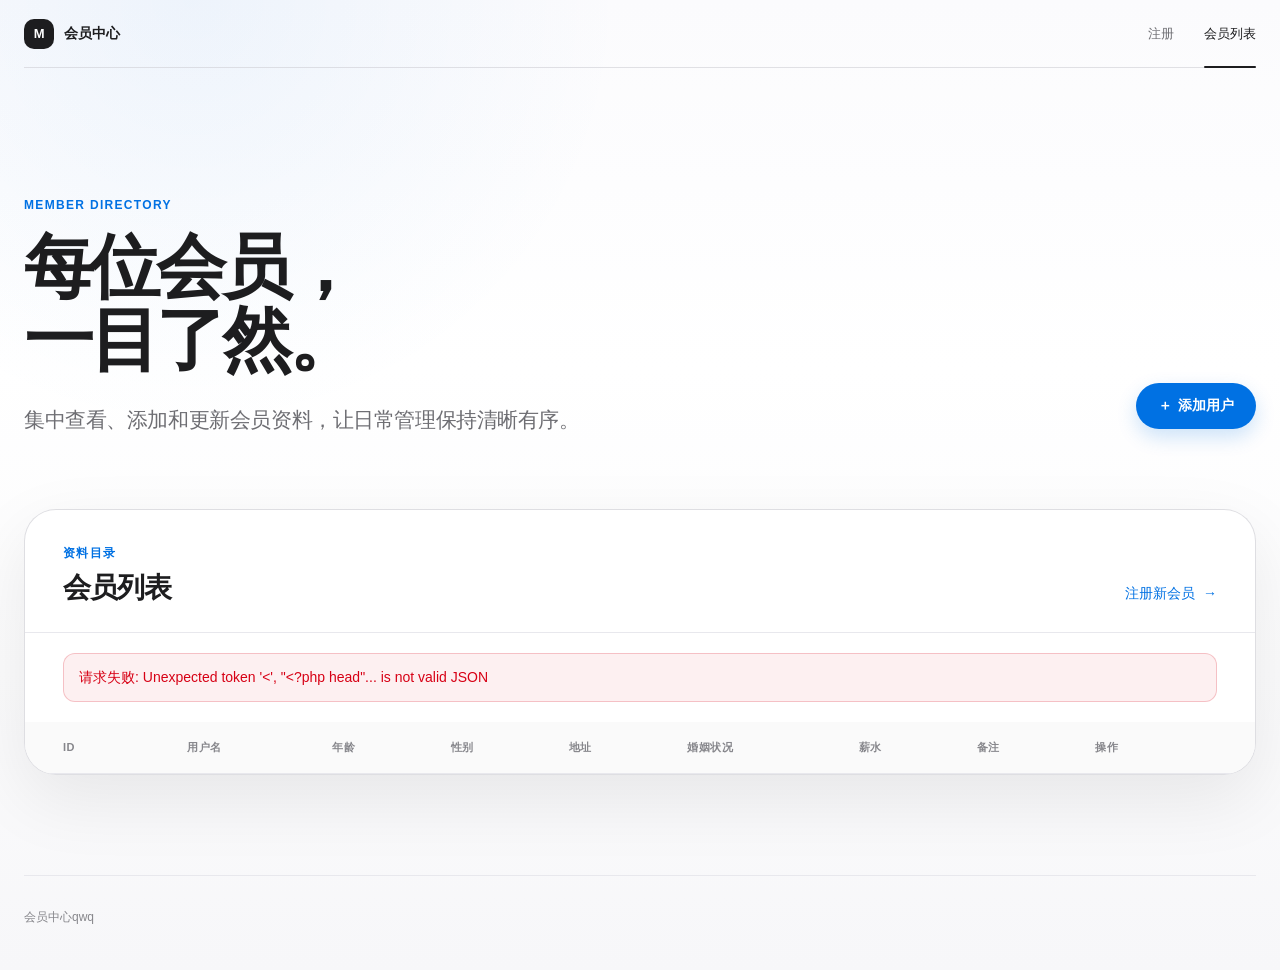
==== commit 5cd65d43: "增加了密码，但是没有使用加密保护" ====
--- a/members.html
+++ b/members.html
@@ -72,7 +72,8 @@
     </main>
 
     <footer class="site-footer">
-        <p>会员中心 · 简洁地管理每一份资料</p>
+        <p>会员中心qwq
+        </p>
     </footer>
 
     <div id="editModal" class="modal-overlay" role="dialog" aria-modal="true" aria-hidden="true" aria-labelledby="editModalTitle">
@@ -114,11 +115,11 @@
                         <span class="field-label">婚姻状况</span>
                         <div class="choice-row">
                             <label class="choice-chip">
-                                <input type="radio" name="married" value="已婚" id="editMarriedYes">
+                                <input type="radio" name="married" value="1" id="editMarriedYes">
                                 <span>已婚</span>
                             </label>
                             <label class="choice-chip">
-                                <input type="radio" name="married" value="未婚" id="editMarriedNo">
+                                <input type="radio" name="married" value="0" id="editMarriedNo">
                                 <span>未婚</span>
                             </label>
                         </div>
